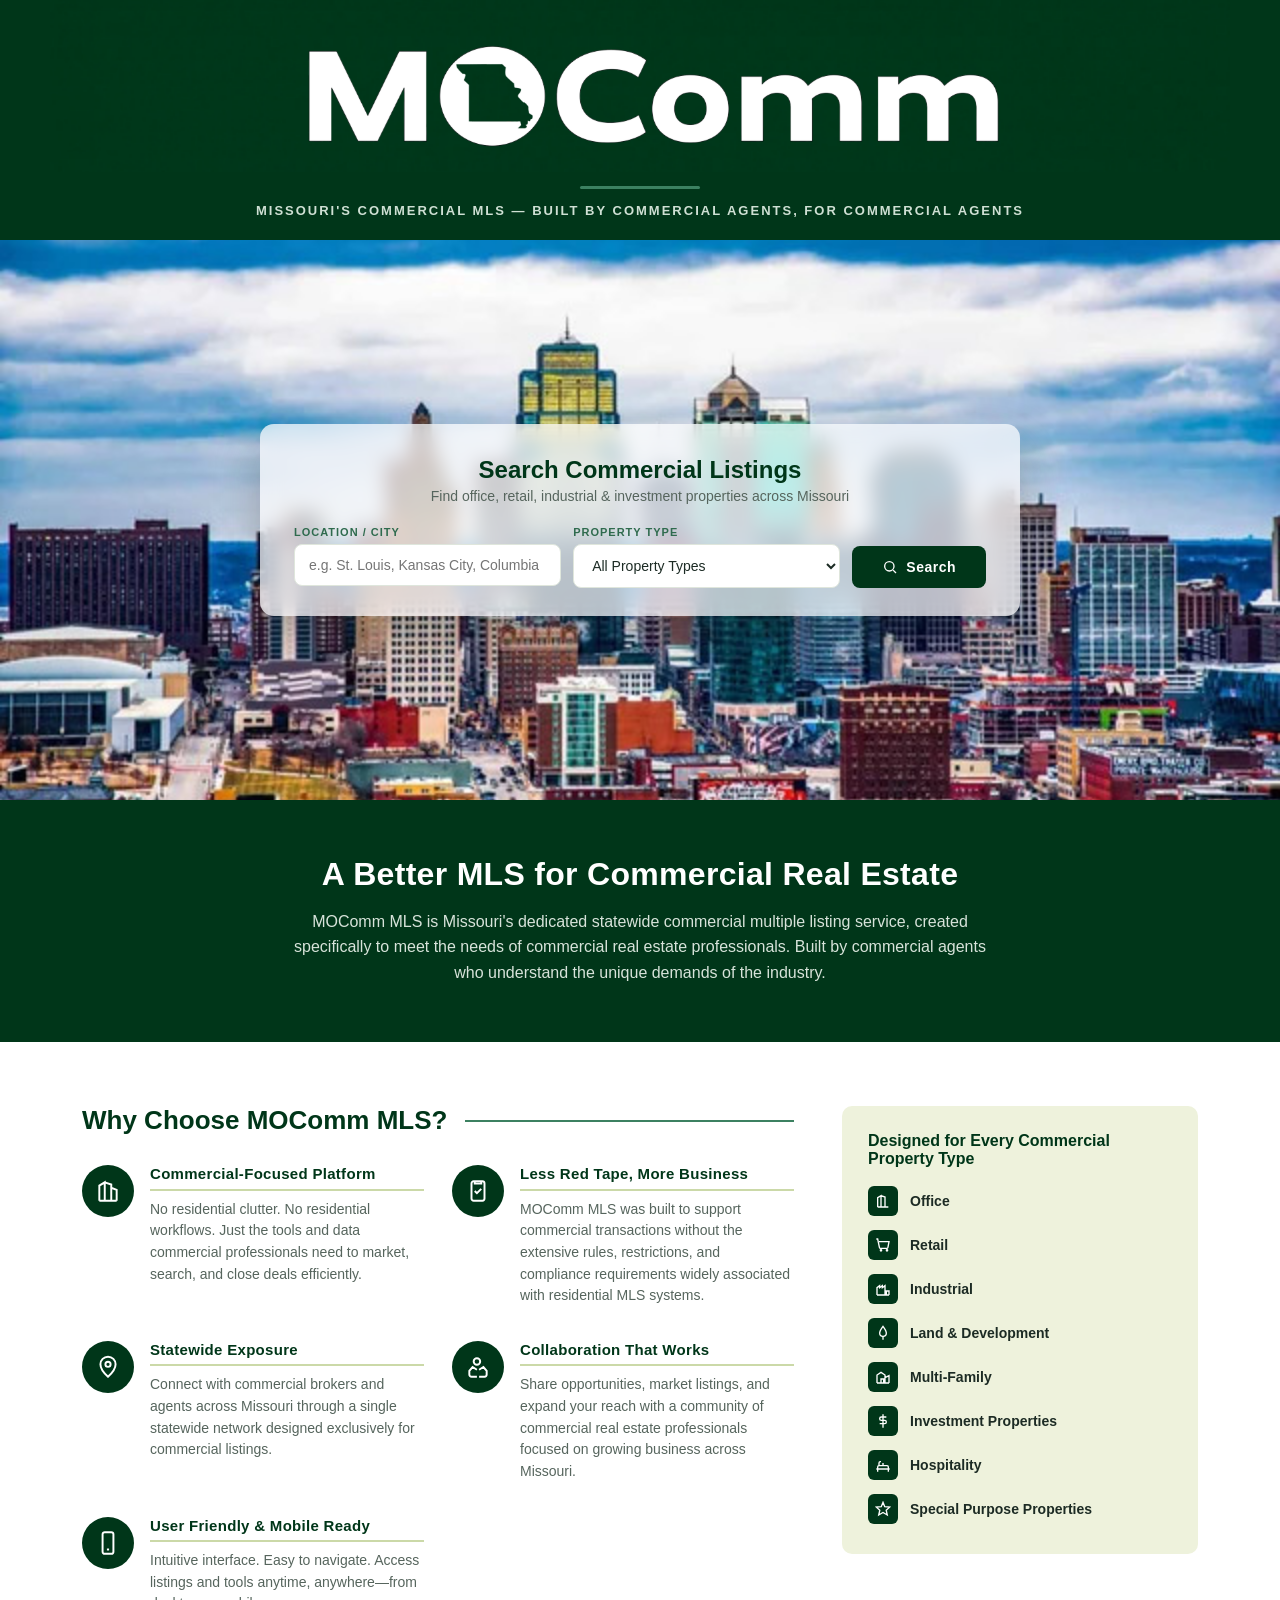
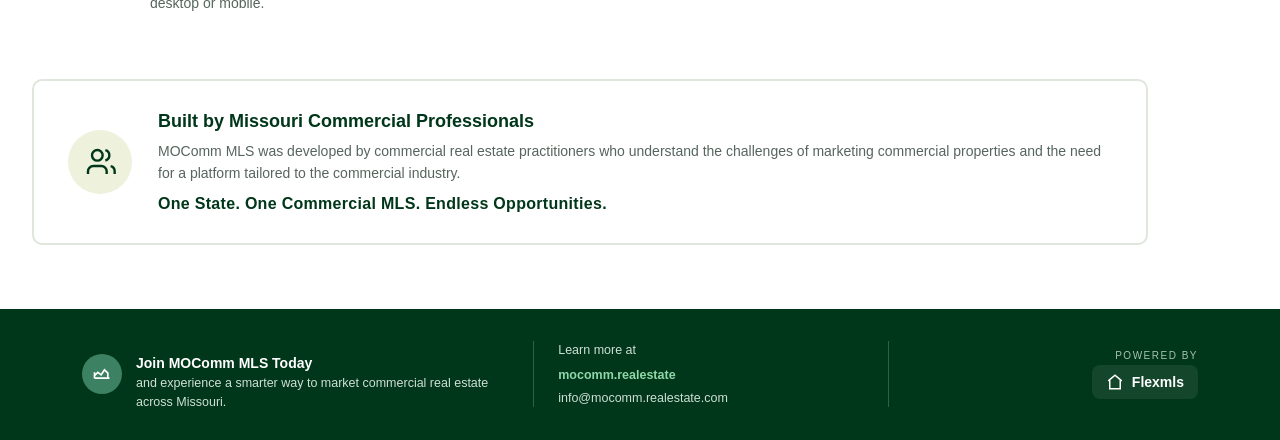
==== index.html @ 91d1d79b "v1.0" ====
<!DOCTYPE html>
<html lang="en">
<head>
<meta charset="UTF-8">
<meta name="viewport" content="width=device-width, initial-scale=1.0">
<title>MOComm MLS | Missouri's Commercial MLS</title>
<link rel="stylesheet" href="styles.css">
</head>
<body>

  <!-- ================= TOP BANNER ================= -->
    <div class="top-banner">
    <div class="wrap">
      <img src="logo-banner.png" alt="MOComm — Missouri's Commercial MLS" class="banner-image">
      <div class="divider"></div>
      <div class="tagline">Missouri's Commercial MLS &mdash; Built by Commercial Agents, for Commercial Agents</div>
    </div>
  </div>

  <!-- ================= HERO + SEARCH ================= -->
  <div class="hero">

    <div class="search-card">
      <h2>Search Commercial Listings</h2>
      <p class="search-sub">Find office, retail, industrial &amp; investment properties across Missouri</p>
      <div class="search-form">
        <div class="field">
          <label for="loc">Location / City</label>
          <input id="loc" type="text" placeholder="e.g. St. Louis, Kansas City, Columbia">
        </div>
        <div class="field">
          <label for="ptype">Property Type</label>
          <select id="ptype">
            <option value="">All Property Types</option>
            <option>Office</option>
            <option>Retail</option>
            <option>Industrial</option>
            <option>Land &amp; Development</option>
            <option>Multi-Family</option>
            <option>Investment Properties</option>
            <option>Hospitality</option>
            <option>Special Purpose Properties</option>
          </select>
        </div>
        <button class="search-btn" type="button">
          <svg viewBox="0 0 24 24" fill="none" stroke="#fff" stroke-width="2"><circle cx="11" cy="11" r="7"/><line x1="21" y1="21" x2="16.65" y2="16.65"/></svg>
          Search
        </button>
      </div>
    </div>
  </div>

  <!-- ================= A BETTER MLS BANNER ================= -->
  <div class="better-banner">
    <div class="wrap">
      <h2>A Better MLS for Commercial Real Estate</h2>
      <p>MOComm MLS is Missouri's dedicated statewide commercial multiple listing service, created specifically to meet the needs of commercial real estate professionals. Built by commercial agents who understand the unique demands of the industry.</p>
    </div>
  </div>

  <!-- ================= WHY CHOOSE + SIDEBAR ================= -->
  <div class="content-section">
    <div class="wrap content-grid">
      <div>
        <h2 class="section-heading">Why Choose MOComm MLS?</h2>
        <div class="feature-grid">

          <div class="feature">
            <div class="feature-icon">
              <svg viewBox="0 0 24 24" stroke-width="1.8"><path d="M4 21V7l5-3v17M4 21h16M9 4l6 2v15M15 21V9l5 2v10M9 8h.01M9 12h.01M9 16h.01M12 12h.01M12 16h.01"/></svg>
            </div>
            <div>
              <h3>Commercial-Focused Platform</h3>
              <p>No residential clutter. No residential workflows. Just the tools and data commercial professionals need to market, search, and close deals efficiently.</p>
            </div>
          </div>

          <div class="feature">
            <div class="feature-icon">
              <svg viewBox="0 0 24 24" stroke-width="1.8"><rect x="6" y="3" width="12" height="18" rx="2"/><path d="M9 3v2h6V3M9 12l2 2 4-4"/></svg>
            </div>
            <div>
              <h3>Less Red Tape, More Business</h3>
              <p>MOComm MLS was built to support commercial transactions without the extensive rules, restrictions, and compliance requirements widely associated with residential MLS systems.</p>
            </div>
          </div>

          <div class="feature">
            <div class="feature-icon">
              <svg viewBox="0 0 24 24" stroke-width="1.8"><path d="M12 21s7-6.2 7-11.5A7 7 0 0 0 5 9.5C5 14.8 12 21 12 21Z"/><circle cx="12" cy="9.5" r="2.4"/></svg>
            </div>
            <div>
              <h3>Statewide Exposure</h3>
              <p>Connect with commercial brokers and agents across Missouri through a single statewide network designed exclusively for commercial listings.</p>
            </div>
          </div>

          <div class="feature">
            <div class="feature-icon">
              <svg viewBox="0 0 24 24" stroke-width="1.8"><path d="M11 21H6a2 2 0 0 1-2-2v-3.5L7 12l4 2.5M13 21h5a2 2 0 0 0 2-2v-3.5L17 12l-4 2.5M8 7a3 3 0 1 1 6 0 3 3 0 0 1-6 0Z"/></svg>
            </div>
            <div>
              <h3>Collaboration That Works</h3>
              <p>Share opportunities, market listings, and expand your reach with a community of commercial real estate professionals focused on growing business across Missouri.</p>
            </div>
          </div>

          <div class="feature">
            <div class="feature-icon">
              <svg viewBox="0 0 24 24" stroke-width="1.8"><rect x="7" y="2" width="10" height="20" rx="2"/><line x1="11" y1="18" x2="13" y2="18"/></svg>
            </div>
            <div>
              <h3>User Friendly &amp; Mobile Ready</h3>
              <p>Intuitive interface. Easy to navigate. Access listings and tools anytime, anywhere&mdash;from desktop or mobile.</p>
            </div>
          </div>

        </div>
      </div>

      <!-- SIDEBAR -->
      <aside class="sidebar">
        <h3>Designed for Every Commercial Property Type</h3>
        <ul class="prop-list">
          <li><span class="ic"><svg viewBox="0 0 24 24" stroke-width="2"><path d="M4 21V7l5-3v17M4 21h16M9 4l6 2v15M9 8h.01M9 12h.01M9 16h.01M12 12h.01M12 16h.01"/></svg></span>Office</li>
          <li><span class="ic"><svg viewBox="0 0 24 24" stroke-width="2"><circle cx="9" cy="20" r="1"/><circle cx="18" cy="20" r="1"/><path d="M2 3h2l2.6 12.4a2 2 0 0 0 2 1.6h8.8a2 2 0 0 0 2-1.6L21 7H6"/></svg></span>Retail</li>
          <li><span class="ic"><svg viewBox="0 0 24 24" stroke-width="2"><path d="M3 21V10l4-3v3l4-3v3l4-3v13M3 21h18M17 21v-6h4v6"/></svg></span>Industrial</li>
          <li><span class="ic"><svg viewBox="0 0 24 24" stroke-width="2"><path d="M12 2C9 6 7 9 7 12a5 5 0 0 0 10 0c0-3-2-6-5-10Z"/><path d="M12 17v5"/></svg></span>Land &amp; Development</li>
          <li><span class="ic"><svg viewBox="0 0 24 24" stroke-width="2"><path d="M3 21V9l6-4 6 4v12M3 21h18M9 21v-6h4v6M15 21V13l6-3v11"/></svg></span>Multi-Family</li>
          <li><span class="ic"><svg viewBox="0 0 24 24" stroke-width="2"><line x1="12" y1="2" x2="12" y2="22"/><path d="M17 6H9.5a2.5 2.5 0 0 0 0 5h5a2.5 2.5 0 0 1 0 5H7"/></svg></span>Investment Properties</li>
          <li><span class="ic"><svg viewBox="0 0 24 24" stroke-width="2"><path d="M2 18h20M4 18v-3a2 2 0 0 1 2-2h12a2 2 0 0 1 2 2v3M6 13V9a2 2 0 0 1 2-2h1M12 13V9M4 22v-4M20 22v-4"/></svg></span>Hospitality</li>
          <li><span class="ic"><svg viewBox="0 0 24 24" stroke-width="2"><path d="m12 2 2.6 6.6L22 9.2l-5.2 4.6L18.4 21 12 17.3 5.6 21l1.6-7.2L2 9.2l7.4-.6Z"/></svg></span>Special Purpose Properties</li>
        </ul>
      </aside>
    </div>
  </div>

  <!-- ================= BUILT BY BANNER ================= -->
  <div class="wrap built-by">
    <div class="card">
      <div class="ic-wrap">
        <svg viewBox="0 0 24 24" stroke-width="1.8"><path d="M17 21v-2a4 4 0 0 0-4-4H7a4 4 0 0 0-4 4v2M10 11a4 4 0 1 0 0-8 4 4 0 0 0 0 8ZM23 21v-2a4 4 0 0 0-3-3.87M16 3.13a4 4 0 0 1 0 7.75"/></svg>
      </div>
      <div>
        <h3>Built by Missouri Commercial Professionals</h3>
        <p>MOComm MLS was developed by commercial real estate practitioners who understand the challenges of marketing commercial properties and the need for a platform tailored to the commercial industry.</p>
        <span class="tagline-strong">One State. One Commercial MLS. Endless Opportunities.</span>
      </div>
    </div>
  </div>

  <!-- ================= FOOTER ================= -->
  <footer>
    <div class="wrap footer-grid">
      <div class="footer-col">
        <span class="footer-ic">
          <svg viewBox="0 0 24 24" stroke-width="2"><path d="M3 17h18M3 17v-3l4-4 4 3 4-6 4 4v6M3 17V10"/></svg>
        </span>
        <div>
          <h4>Join MOComm MLS Today</h4>
          <p>and experience a smarter way to market commercial real estate across Missouri.</p>
        </div>
      </div>
      <div class="footer-col center">
        <p style="margin-bottom:2px;">Learn more at</p>
        <p class="site">mocomm.realestate</p>
        <p>info@mocomm.realestate.com</p>
      </div>
      <div class="footer-col right" style="justify-content:flex-end;width:100%;">
        <div>
          <div class="powered-label">Powered by</div>
          <span class="flexmls-badge">
            <svg viewBox="0 0 24 24" stroke-width="2"><path d="M3 10.5 12 3l9 7.5M5 9.5V21h14V9.5"/></svg>
            Flexmls
          </span>
        </div>
      </div>
    </div>
  </footer>

  <script src="script.js"></script>
</body>
</html>
---- styles.css ----
:root{
    --dark: #003619;
    --dark-2: #0d2921;
    --mid: #2f6b4e;
    --mid-2: #3c8161;
    --sage: #eef2dc;
    --sage-line: #cbd9a8;
    --ink: #1c2b24;
    --gray: #56655d;
    --line: #dfe6dc;
    --white: #ffffff;
    --radius: 10px;
  }
  *{box-sizing:border-box;}
  html,body{margin:0;padding:0;}
  body{
    font-family:'Segoe UI', Arial, Helvetica, sans-serif;
    color:var(--ink);
    background:var(--white);
    -webkit-font-smoothing:antialiased;
  }
  img{max-width:100%;display:block;}
  a{color:inherit;text-decoration:none;}
  .wrap{max-width:1180px;margin:0 auto;padding:0 32px;}
  h1,h2,h3{margin:0;line-height:1.15;}
  p{margin:0;}

  /* ---------- TOP BANNER ---------- */
  .top-banner{
    background:#003619;
    padding:0 0 22px;
  }
  .top-banner .wrap{
    display:flex;
    flex-direction:column;
    align-items:center;
    text-align:center;
    gap:14px;
    padding:0;
  }
  .banner-image{
    display:block;
    width:100%;
    max-width:1180px;
    height:auto;
    margin:0 auto;
  }
  .logo{
    display:flex;
    align-items:center;
    gap:10px;
    font-weight:800;
    font-size:44px;
    letter-spacing:0.5px;
  }
  .logo .mo-badge{
    width:40px;height:40px;
    border-radius:50%;
    background:var(--white);
    display:inline-flex;
    align-items:center;
    justify-content:center;
    flex-shrink:0;
  }
  .logo .mo-badge svg{width:24px;height:24px;}
  .logo-sub{font-size:44px;}
  .divider{
    width:120px;
    height:3px;
    background:var(--mid-2);
    border-radius:2px;
  }
  .tagline{
    font-size:13px;
    letter-spacing:2px;
    font-weight:600;
    color:#cfe0d4;
    text-transform:uppercase;
  }

  /* ---------- HERO ---------- */
  .hero{
    position:relative;
    min-height:560px;
    display:flex;
    align-items:center;
    justify-content:center;
    background:
      url('skyline.jpg') center/cover no-repeat;
    overflow:hidden;
  }
  .hero-placeholder-label{
    position:absolute;
    top:22px;
    left:50%;
    transform:translateX(-50%);
    background:#003619;
    color:#fff;
    font-size:12px;
    letter-spacing:1.5px;
    text-transform:uppercase;
    font-weight:700;
    padding:8px 18px;
    border-radius:30px;
  }
  .hero-icon{
    position:absolute;
    opacity:0.35;
    color:#7c887f;
  }
  .hero-icon svg{width:120px;height:120px;stroke:#8b968f;}

  .search-card{
    position:relative;
    z-index:2;
    background:rgba(255,255,255,0.70);
    backdrop-filter:blur(10px);
    -webkit-backdrop-filter:blur(10px);
    border-radius:14px;
    box-shadow:0 20px 45px rgba(10,30,22,0.28);
    padding:32px 34px 28px;
    width:100%;
    max-width:760px;
    margin:70px 20px;
  }
  .search-card h2{
    font-size:24px;
    color:var(--dark);
    text-align:center;
    margin-bottom:4px;
  }
  .search-card .search-sub{
    text-align:center;
    color:var(--gray);
    font-size:14px;
    margin-bottom:22px;
  }
  .search-form{
    display:flex;
    gap:12px;
    flex-wrap:wrap;
  }
  .field{
    flex:1 1 200px;
    display:flex;
    flex-direction:column;
    gap:6px;
  }
  .field label{
    font-size:11px;
    font-weight:700;
    letter-spacing:1px;
    text-transform:uppercase;
    color:var(--mid);
  }
  .field input,
  .field select{
    border:1.5px solid var(--line);
    border-radius:8px;
    padding:12px 14px;
    font-size:14px;
    color:var(--ink);
    background:var(--white);
    font-family:inherit;
  }
  .field input:focus,
  .field select:focus{
    outline:none;
    border-color:var(--mid-2);
  }
  .search-btn{
    flex:0 0 auto;
    align-self:flex-end;
    background:var(--dark);
    color:#fff;
    border:none;
    border-radius:8px;
    padding:13px 30px;
    font-size:14px;
    font-weight:700;
    letter-spacing:0.5px;
    cursor:pointer;
    display:inline-flex;
    align-items:center;
    gap:8px;
    transition:background .15s ease;
  }
  .search-btn:hover{background:var(--mid);}
  .search-btn svg{width:16px;height:16px;}

  /* ---------- BETTER MLS BANNER ---------- */
  .better-banner{
    background:#003619;
    color:#fff;
    padding:56px 0;
  }
  .better-banner .wrap{
    display:flex;
    flex-direction:column;
    align-items:center;
    text-align:center;
    gap:16px;
    max-width:760px;
  }
  .better-banner h2{
    font-size:32px;
    font-weight:800;
    letter-spacing:0.3px;
  }
  .better-banner p{
    font-size:16px;
    line-height:1.6;
    color:#d7e3da;
  }

  /* ---------- WHY CHOOSE + SIDEBAR ---------- */
  .content-section{
    padding:64px 0;
  }
  .content-grid{
    display:grid;
    grid-template-columns:2fr 1fr;
    gap:48px;
    align-items:start;
  }
  .section-heading{
    font-size:26px;
    font-weight:800;
    color:var(--dark);
    display:flex;
    align-items:center;
    gap:18px;
    margin-bottom:30px;
  }
  .section-heading::after{
    content:"";
    flex:1;
    height:2px;
    background:var(--mid-2);
  }
  .feature-grid{
    display:grid;
    grid-template-columns:1fr 1fr;
    gap:34px 28px;
  }
  .feature{
    display:flex;
    gap:16px;
  }
  .feature-icon{
    flex:0 0 auto;
    width:52px;height:52px;
    border-radius:50%;
    background:var(--dark);
    display:flex;
    align-items:center;
    justify-content:center;
  }
  .feature-icon svg{width:26px;height:26px;stroke:#fff;fill:none;}
  .feature h3{
    font-size:15px;
    font-weight:800;
    color:var(--dark);
    margin-bottom:6px;
    letter-spacing:0.3px;
  }
  .feature p{
    font-size:14px;
    line-height:1.55;
    color:var(--gray);
    border-top:2px solid var(--sage-line);
    padding-top:8px;
    margin-top:2px;
  }

  .sidebar{
    background:var(--sage);
    border-radius:var(--radius);
    padding:26px 26px 30px;
  }
  .sidebar h3{
    font-size:16px;
    font-weight:800;
    color:var(--dark);
    display:flex;
    align-items:center;
    gap:14px;
    margin-bottom:18px;
  }
  .sidebar h3::after{
    content:"";
    flex:1;
    height:2px;
    background:var(--mid-2);
  }
  .prop-list{
    list-style:none;
    margin:0;padding:0;
    display:flex;
    flex-direction:column;
    gap:14px;
  }
  .prop-list li{
    display:flex;
    align-items:center;
    gap:12px;
    font-size:14px;
    font-weight:700;
    color:var(--ink);
  }
  .prop-list .ic{
    width:30px;height:30px;
    border-radius:6px;
    background:var(--dark);
    display:flex;
    align-items:center;
    justify-content:center;
    flex-shrink:0;
  }
  .prop-list .ic svg{width:16px;height:16px;stroke:#fff;fill:none;}

  /* ---------- BUILT BY BANNER ---------- */
  .built-by{
    margin:0 0 64px;
  }
  .built-by .card{
    border:2px solid var(--line);
    border-radius:var(--radius);
    padding:30px 34px;
    display:flex;
    align-items:center;
    gap:26px;
  }
  .built-by .ic-wrap{
    flex:0 0 auto;
    width:64px;height:64px;
    border-radius:50%;
    background:var(--sage);
    display:flex;
    align-items:center;
    justify-content:center;
  }
  .built-by .ic-wrap svg{width:32px;height:32px;stroke:var(--dark);fill:none;}
  .built-by h3{
    font-size:18px;
    font-weight:800;
    color:var(--dark);
    margin-bottom:8px;
  }
  .built-by p{
    font-size:14px;
    line-height:1.6;
    color:var(--gray);
  }
  .built-by .tagline-strong{
    display:block;
    margin-top:10px;
    font-weight:800;
    color:var(--dark);
    letter-spacing:0.3px;
  }

  /* ---------- FOOTER ---------- */
  footer{
    background:var(--dark);
    color:#fff;
    padding:28px 0;
  }
  .footer-grid{
    display:grid;
    grid-template-columns:1.2fr 1fr 0.8fr;
    gap:24px;
    align-items:center;
  }
  .footer-col{
    display:flex;
    align-items:center;
    gap:14px;
  }
  .footer-col.center{
    border-left:1px solid rgba(255,255,255,0.2);
    border-right:1px solid rgba(255,255,255,0.2);
    padding:0 24px;
    flex-direction:column;
    align-items:flex-start;
    gap:4px;
  }
  .footer-col.right{
    justify-content:flex-end;
    text-align:right;
  }
  .footer-ic{
    width:40px;height:40px;
    border-radius:50%;
    background:var(--mid-2);
    display:flex;
    align-items:center;
    justify-content:center;
    flex-shrink:0;
  }
  .footer-ic svg{width:20px;height:20px;stroke:#fff;fill:none;}
  .footer-col h4{
    font-size:14px;
    font-weight:800;
    margin-bottom:3px;
  }
  .footer-col p{
    font-size:12.5px;
    color:#cfe0d4;
    line-height:1.5;
  }
  .footer-col .site{
    color:#8fd9a8;
    font-weight:700;
  }
  .powered-label{
    font-size:10px;
    letter-spacing:1.5px;
    text-transform:uppercase;
    color:#a9c2b1;
    margin-bottom:4px;
  }
  .flexmls-badge{
    display:inline-flex;
    align-items:center;
    gap:8px;
    background:rgba(255,255,255,0.08);
    padding:8px 14px;
    border-radius:8px;
    font-weight:800;
    font-size:14px;
  }
  .flexmls-badge svg{width:18px;height:18px;stroke:#fff;fill:none;}

  /* ---------- RESPONSIVE ---------- */
  @media (max-width: 900px){
    .content-grid{grid-template-columns:1fr;}
    .footer-grid{grid-template-columns:1fr;text-align:center;}
    .footer-col{justify-content:center;}
    .footer-col.center{border-left:none;border-right:none;border-top:1px solid rgba(255,255,255,0.2);border-bottom:1px solid rgba(255,255,255,0.2);padding:16px 0;align-items:center;}
    .footer-col.right{justify-content:center;}
  }
  @media (max-width: 620px){
    .logo{font-size:32px;}
    .logo-sub{font-size:32px;}
    .feature-grid{grid-template-columns:1fr;}
    .search-card{padding:24px 20px;margin:40px 14px;}
    .search-form{flex-direction:column;}
    .search-btn{align-self:stretch;justify-content:center;}
    .better-banner h2{font-size:26px;}
    .built-by .card{flex-direction:column;text-align:center;}
  }
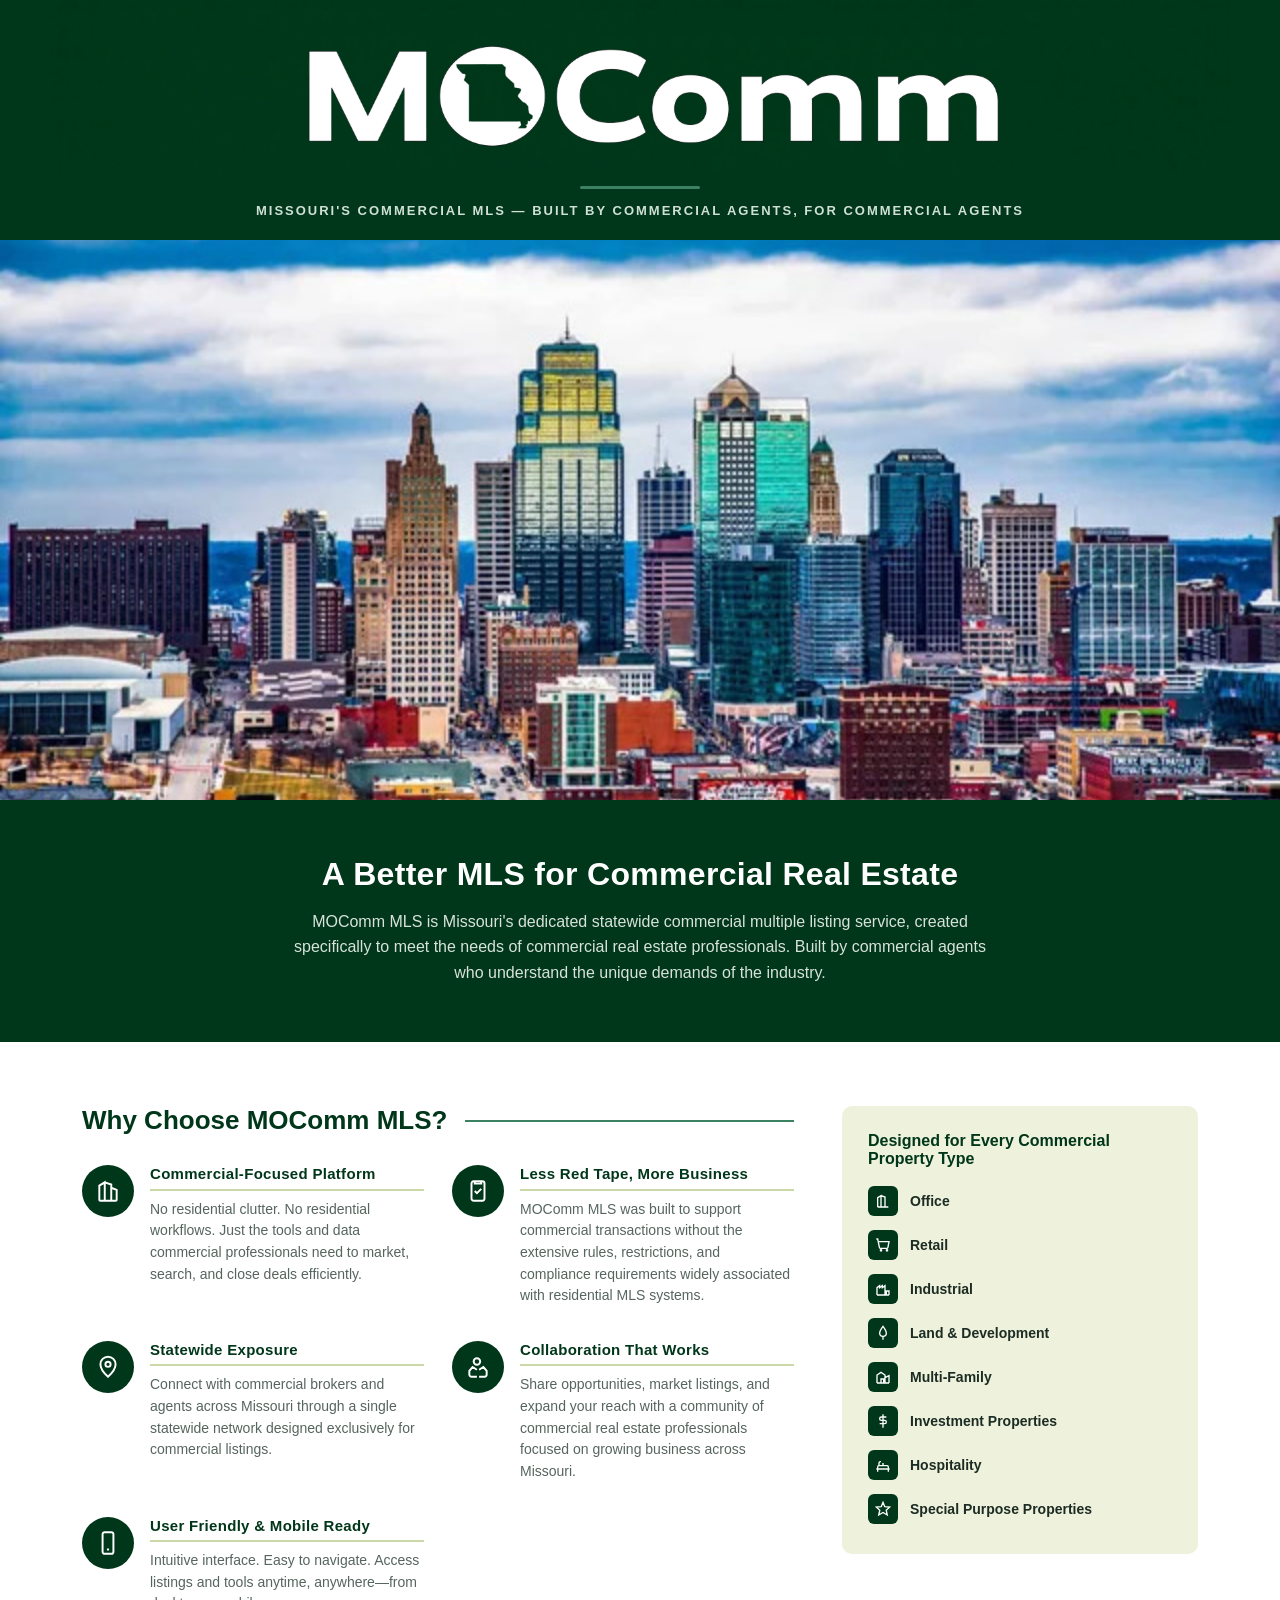
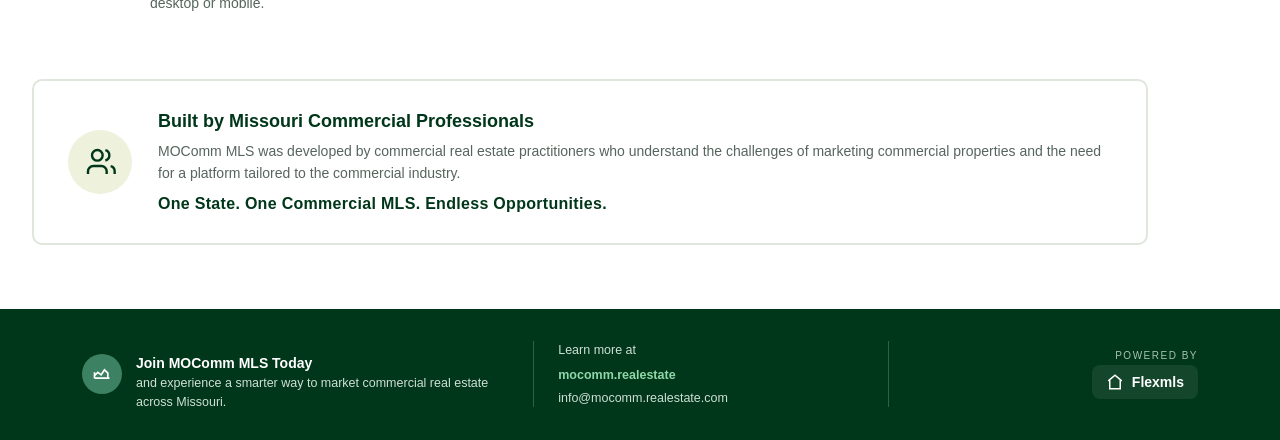
==== commit 001f7fdc: "v1.1" ====
--- a/index.html
+++ b/index.html
@@ -20,7 +20,7 @@
   <!-- ================= HERO + SEARCH ================= -->
   <div class="hero">
 
-    <div class="search-card">
+    <!--<div class="search-card">
       <h2>Search Commercial Listings</h2>
       <p class="search-sub">Find office, retail, industrial &amp; investment properties across Missouri</p>
       <div class="search-form">
@@ -47,7 +47,7 @@
           Search
         </button>
       </div>
-    </div>
+    </div>-->
   </div>
 
   <!-- ================= A BETTER MLS BANNER ================= -->
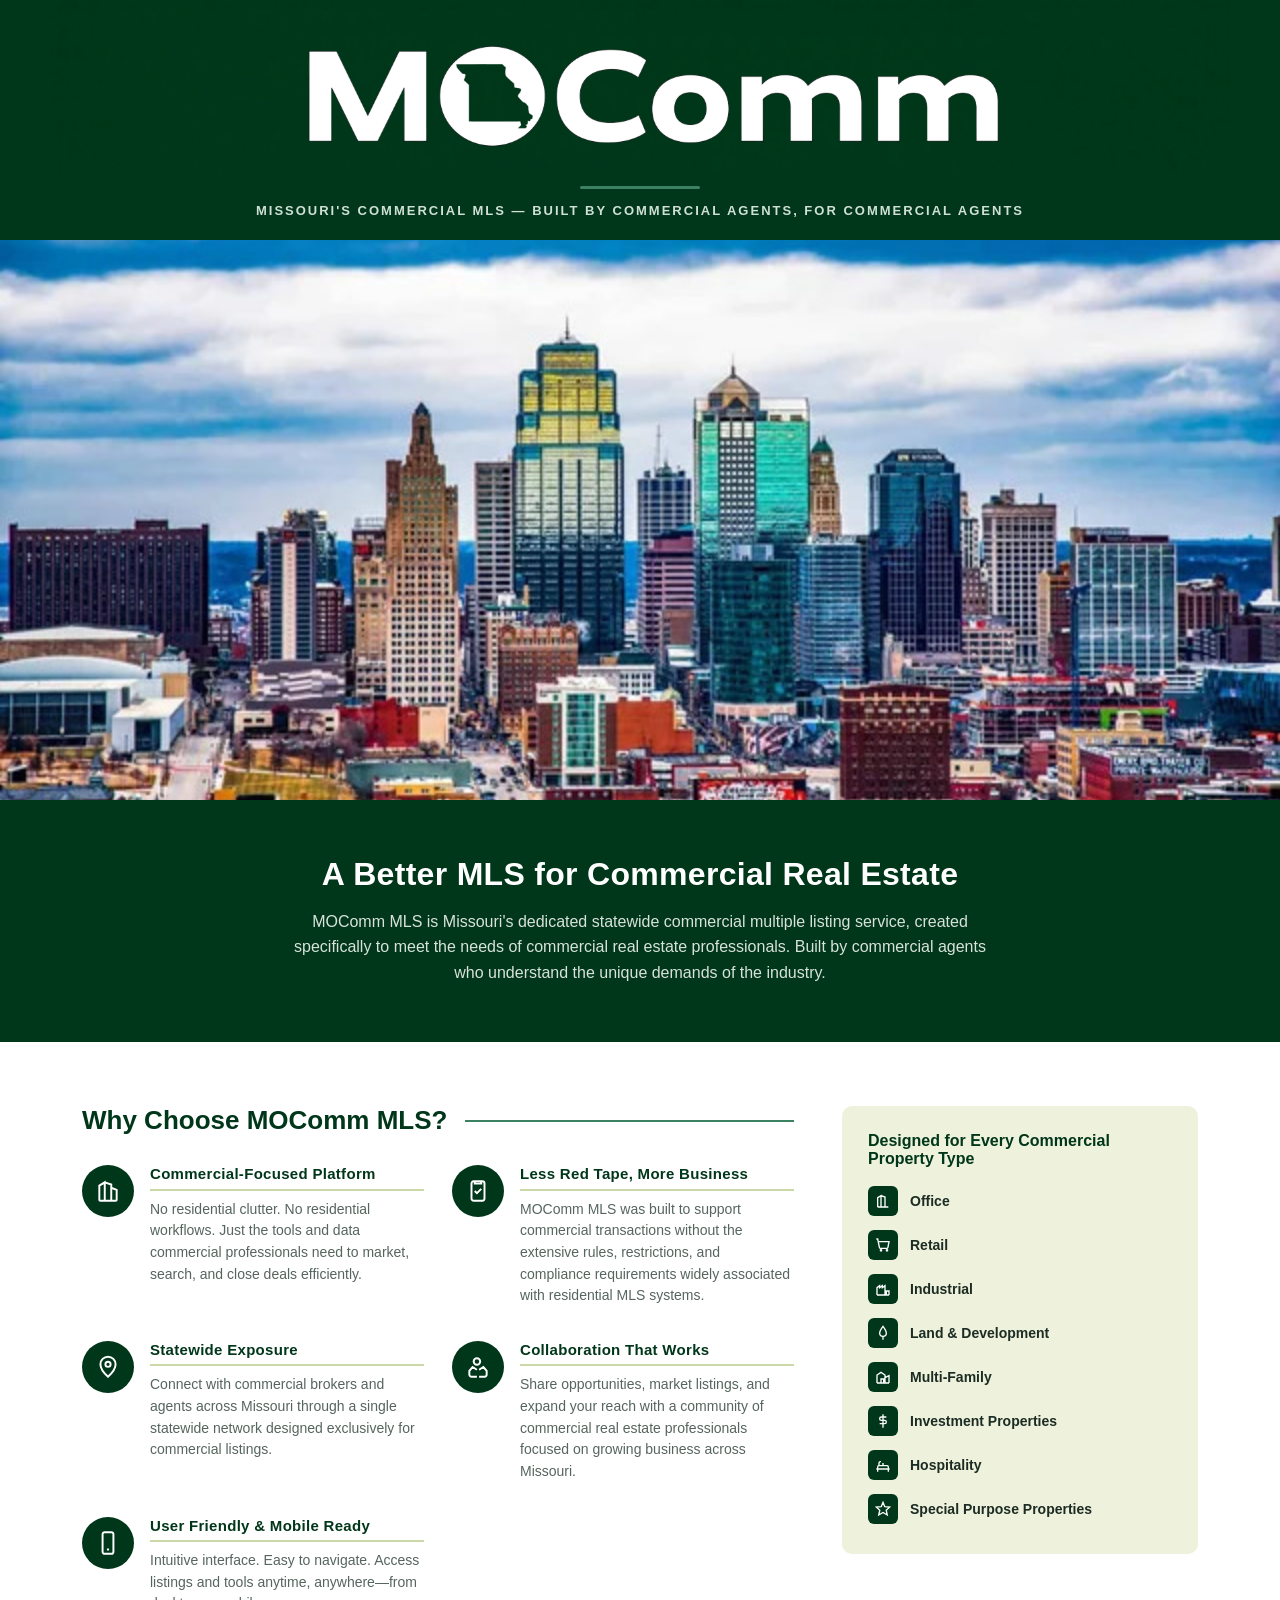
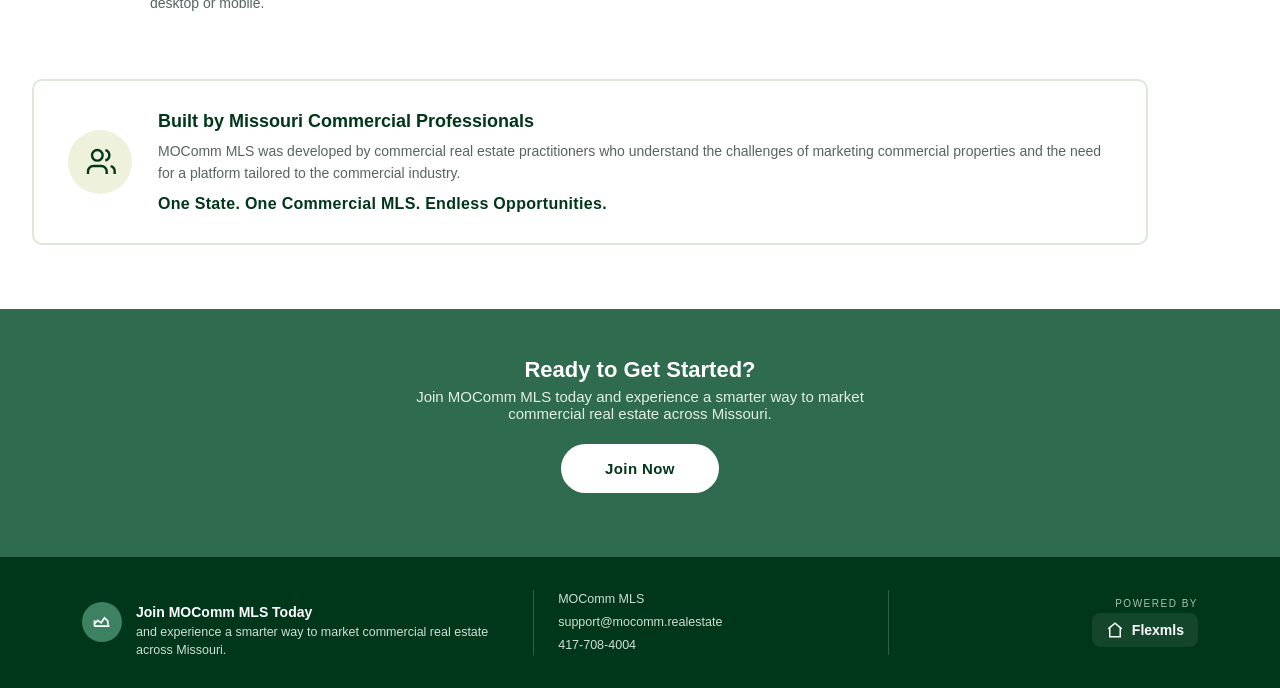
==== commit 39663c0d: "v1.11" ====
--- a/index.html
+++ b/index.html
@@ -149,6 +149,17 @@
     </div>
   </div>
 
+    <!-- ================= JOIN NOW BANNER ================= -->
+  <div class="join-banner">
+    <div class="wrap join-banner-inner">
+      <div>
+        <h3>Ready to Get Started?</h3>
+        <p>Join MOComm MLS today and experience a smarter way to market commercial real estate across Missouri.</p>
+      </div>
+      <a class="join-btn" href="https://form.jotform.com/262104263875154" target="_blank" rel="noopener noreferrer">Join Now</a>
+    </div>
+  </div>
+
   <!-- ================= FOOTER ================= -->
   <footer>
     <div class="wrap footer-grid">
@@ -162,9 +173,9 @@
         </div>
       </div>
       <div class="footer-col center">
-        <p style="margin-bottom:2px;">Learn more at</p>
-        <p class="site">mocomm.realestate</p>
-        <p>info@mocomm.realestate.com</p>
+        <p>MOComm MLS</p>
+        <p>support@mocomm.realestate</p>
+        <p>417-708-4004</p>
       </div>
       <div class="footer-col right" style="justify-content:flex-end;width:100%;">
         <div>
--- a/styles.css
+++ b/styles.css
@@ -360,6 +360,46 @@
     letter-spacing:0.3px;
   }
 
+    /* ---------- JOIN NOW BANNER ---------- */
+  .join-banner{
+    background:var(--mid);
+    padding:48px 0 64px;
+    text-align:center;
+  }
+  .join-banner-inner{
+    display:flex;
+    flex-direction:column;
+    align-items:center;
+    gap:22px;
+  }
+  .join-banner-inner h3{
+    font-size:22px;
+    font-weight:800;
+    color:#fff;
+    margin-bottom:6px;
+  }
+  .join-banner-inner p{
+    font-size:15px;
+    color:#e3efe7;
+    max-width:520px;
+  }
+  .join-btn{
+    display:inline-block;
+    background:#fff;
+    color:var(--dark);
+    font-weight:800;
+    font-size:15px;
+    letter-spacing:0.4px;
+    padding:16px 44px;
+    border-radius:999px;
+    white-space:nowrap;
+    transition:background .15s ease, transform .15s ease;
+  }
+  .join-btn:hover{
+    background:var(--sage);
+    transform:translateY(-1px);
+  }
+
   /* ---------- FOOTER ---------- */
   footer{
     background:var(--dark);
@@ -448,5 +488,7 @@
     .search-form{flex-direction:column;}
     .search-btn{align-self:stretch;justify-content:center;}
     .better-banner h2{font-size:26px;}
+    .join-banner-inner{flex-direction:column;text-align:center;}
+    .join-btn{width:100%;text-align:center;}
     .built-by .card{flex-direction:column;text-align:center;}
   }
